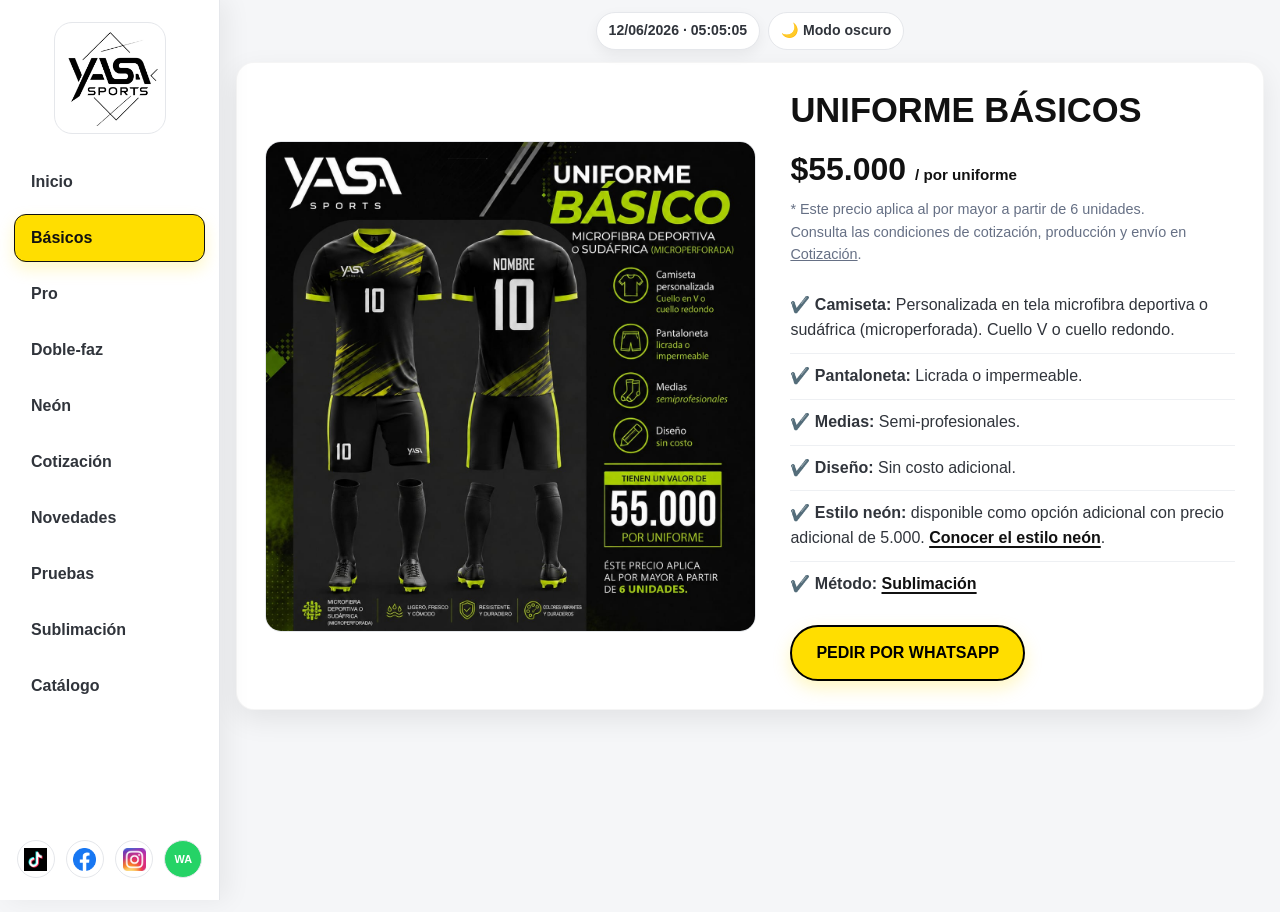
==== basicos.html @ 1bd434d0 "Import YASA Sports project files" ====
<!DOCTYPE html>
<html lang="es">
<head>
    <meta charset="UTF-8">
    <meta name="viewport" content="width=device-width, initial-scale=1.0">
    <meta name="description" content="Uniformes deportivos BÁSICOS de YASA SPORTS desde $55.000 por unidad, al por mayor a partir de 6 unidades.">
    <title>YASA SPORTS - BÁSICOS</title>
    <script src="tema.js"></script>
    <link rel="stylesheet" href="estilos.css">
</head>
<body>
<aside class="sidebar">
    <a class="sidebar-brand" href="index.html" aria-label="Ir al inicio de YASA SPORTS">
        <img src="logo-yasa.jpeg" alt="YASA SPORTS">
    </a>
    <nav class="sidebar-nav" aria-label="Menú principal">
        <a href="index.html">Inicio</a>
        <a class="active" href="basicos.html" aria-current="page">Básicos</a>
        <a href="pro.html">Pro</a>
        <a href="doble-faz.html">Doble-faz</a>
        <a href="neon.html">Neón</a>
        <a href="cotizacion.html">Cotización</a>
        <a href="novedades.html">Novedades</a>
        <a href="pruebas.html">Pruebas</a>
        <a href="sublimacion.html">Sublimación</a>
        <a href="catalogo.html">Catálogo</a>
    </nav>
    <div class="sidebar-social" aria-label="Redes sociales">
        <a href="https://www.tiktok.com/@yasa.sports" target="_blank" rel="noopener noreferrer" aria-label="TikTok"><img src="tiktok.jpeg" alt="TikTok"></a>
        <a href="https://web.facebook.com/amfuniformes?locale=es_LA" target="_blank" rel="noopener noreferrer" aria-label="Facebook"><img src="facebook.jpeg" alt="Facebook"></a>
        <a href="https://www.instagram.com/sportsyasa/" target="_blank" rel="noopener noreferrer" aria-label="Instagram"><img src="instagram.jpeg" alt="Instagram"></a>
        <a class="sidebar-whatsapp" href="https://wa.me/573238382435" target="_blank" rel="noopener noreferrer" aria-label="WhatsApp">WA</a>
    </div>
</aside>

<div class="site-content">
<div class="page-tools">
    <div class="local-clock" aria-live="polite">
        <span id="hora-local">Cargando hora...</span>
    </div>
    <button class="theme-toggle" id="theme-toggle" type="button" aria-pressed="false">🌙 Modo oscuro</button>
</div>


<main class="page">

    <section class="card product-layout">

        <div class="media-panel">
            <img src="basicos.jpeg"
                 alt="Uniforme deportivo BÁSICOS personalizado de YASA SPORTS"
                 class="product-photo"
                 width="560"
                 height="620"
                 decoding="async"
                 fetchpriority="high">
        </div>

        <div class="product-info">
            <h1>UNIFORME BÁSICOS</h1>

            <div class="price">$55.000 <small>/ por uniforme</small></div>

            <div class="note">
                * Este precio aplica al por mayor a partir de 6 unidades.
                <br>Consulta las condiciones de cotización, producción y envío en <a href="cotizacion.html">Cotización</a>.
            </div>

            <ul class="feature-list">
                <li>✔️ <strong>Camiseta:</strong> Personalizada en tela microfibra deportiva o sudáfrica (microperforada). Cuello V o cuello redondo.</li>
                <li>✔️ <strong>Pantaloneta:</strong> Licrada o impermeable.</li>
                <li>✔️ <strong>Medias:</strong> Semi-profesionales.</li>
                <li>✔️ <strong>Diseño:</strong> Sin costo adicional.</li>
                <li>✔️ <strong>Estilo neón:</strong> disponible como opción adicional con precio adicional de 5.000. <a href="neon.html">Conocer el estilo neón</a>.</li>
                <li>✔️ <strong>Método:</strong> <a href="sublimacion.html">Sublimación</a></li>
            </ul>

            <a href="https://wa.me/573238382435/?text=Hola%20YASA%20Sports%2C%20quiero%20solicitar%20información%20sobre%20el%20Uniforme%20BÁSICOS"
               target="_blank" rel="noopener noreferrer" class="btn-whatsapp">
                PEDIR POR WHATSAPP
            </a>
        </div>

    </section>

</main>


<script>
function actualizarHoraLocal() {
    const reloj = document.getElementById("hora-local");
    if (!reloj) return;

    const ahora = new Date();

    const hora = ahora.toLocaleTimeString([], {
        hour: "2-digit",
        minute: "2-digit",
        second: "2-digit",
        hour12: false
    });

    const fecha = ahora.toLocaleDateString([], {
        day: "2-digit",
        month: "2-digit",
        year: "numeric"
    });

    reloj.textContent = `${fecha} · ${hora}`;
}

actualizarHoraLocal();
setInterval(actualizarHoraLocal, 1000);
</script>
 </div>
</body>
</html>
---- estilos.css ----
/* ESTILOS GENERALES YASA SPORTS - RESPONSIVE */
:root{
    --amarillo:#FFDE00;
    --negro:#111111;
    --texto:#30343b;
    --suave:#667085;
    --fondo:#f5f6f8;
    --blanco:#ffffff;
    --borde:#e5e7eb;
    --sombra:0 10px 28px rgba(17,17,17,.08);
    --media-bg:#fafafa;
    --max:1180px;
}

:root[data-theme="dark"]{
    --negro:#f8fafc;
    --texto:#e5e7eb;
    --suave:#aab4c3;
    --fondo:#101318;
    --blanco:#1b2028;
    --borde:#343b46;
    --sombra:0 10px 28px rgba(0,0,0,.35);
    --media-bg:#11151b;
}

*{box-sizing:border-box}
html{scroll-behavior:smooth}

body{
    margin:0;
    font-family:Arial,Helvetica,sans-serif;
    background:var(--fondo);
    color:var(--texto);
    line-height:1.55;
}

a{color:inherit}
img,video{display:block;max-width:100%}

.page{
    width:min(calc(100% - 32px),var(--max));
    margin:0 auto;
}

.card{
    background:var(--blanco);
    border-radius:18px;
    box-shadow:var(--sombra);
    border:1px solid rgba(17,17,17,.04);
}

.page-tools{
    display:flex;
    align-items:center;
    justify-content:center;
    flex-wrap:wrap;
    gap:8px;
    width:min(calc(100% - 32px),var(--max));
    margin:12px auto;
}

.page-tools .local-clock{
    margin:0;
}

.theme-toggle{
    display:inline-flex;
    align-items:center;
    justify-content:center;
    min-height:38px;
    padding:7px 12px;
    border:1px solid var(--borde);
    border-radius:999px;
    background:var(--blanco);
    color:var(--texto);
    font:inherit;
    font-size:.88rem;
    font-weight:700;
    cursor:pointer;
    transition:.2s ease;
}

.theme-toggle:hover{
    transform:translateY(-1px);
    box-shadow:0 5px 14px rgba(17,17,17,.1);
}

.theme-toggle:focus-visible{
    outline:3px solid var(--amarillo);
    outline-offset:2px;
}

/* ENCABEZADO */
.site-header{
    padding:28px 0 16px;
    text-align:center;
}

.logo-principal{
    width:190px;
    height:190px;
    max-width:70vw;
    margin:0 auto 18px;
    object-fit:contain;
    border-radius:18px;
    background:#fff;
}

.social-row{
    display:flex;
    align-items:center;
    justify-content:center;
    flex-wrap:wrap;
    gap:12px;
}

.social-link{
    width:58px;
    height:58px;
    display:inline-flex;
    align-items:center;
    justify-content:center;
    border-radius:50%;
    background:#fff;
    border:1px solid var(--borde);
    box-shadow:0 6px 16px rgba(17,17,17,.07);
    transition:.2s ease;
}

.social-link:hover{
    transform:translateY(-2px);
    box-shadow:0 10px 20px rgba(17,17,17,.11);
}

.social-link img{
    width:34px;
    height:34px;
    object-fit:contain;
}

.btn-yellow,
.btn-whatsapp,
.btn-back,
.btn-download{
    display:inline-flex;
    align-items:center;
    justify-content:center;
    text-align:center;
    text-decoration:none;
    font-weight:800;
    transition:.2s ease;
}

.btn-yellow,
.btn-whatsapp{
    background:var(--amarillo);
    color:#000;
    border:2px solid #000;
    border-radius:999px;
    box-shadow:0 7px 17px rgba(255,222,0,.25);
}

.btn-yellow{
    padding:12px 22px;
    font-size:.95rem;
}

.btn-whatsapp{
    padding:14px 24px;
    font-size:1rem;
}

.btn-yellow:hover,
.btn-whatsapp:hover{
    transform:translateY(-2px);
    box-shadow:0 11px 22px rgba(255,222,0,.3);
}

/* Botón pequeño de regreso: NO se convierte en botón de ancho completo */
.btn-back{
    width:max-content;
    margin:0 0 22px;
    padding:9px 15px;
    border-radius:999px;
    background:#eceef1;
    border:1px solid #dde1e6;
    color:#222;
    font-size:.92rem;
}

.btn-back:hover{
    background:#e3e6ea;
    transform:translateY(-1px);
}

.hero-text{
    max-width:820px;
    margin:12px auto 28px;
    text-align:center;
    color:var(--suave);
    font-size:1.05rem;
}

.hero-title{
    max-width:820px;
    margin:12px auto 8px;
    text-align:center;
    color:var(--negro);
    font-size:clamp(1.5rem,3vw,2.2rem);
    line-height:1.2;
}

/* INICIO */
.simple-section{
    padding:26px;
    margin-bottom:24px;
}

.simple-section h2{
    margin:0 0 10px;
    font-size:1.35rem;
    color:var(--negro);
}

.simple-section p{
    margin:0;
    color:var(--texto);
}

.products-grid{
    display:grid;
    grid-template-columns:repeat(4,minmax(0,1fr));
    gap:22px;
    margin-bottom:26px;
}

.product-card{
    padding:22px;
    min-width:0;
}

.product-card h2{
    margin:0 0 10px;
    font-size:1.25rem;
    color:var(--negro);
}

.product-card p{
    margin:0;
    color:var(--texto);
    font-size:.96rem;
}

.product-visual{
    position:relative;
    display:flex;
    min-height:184px;
    flex-direction:column;
    justify-content:space-between;
    gap:10px;
    margin-top:16px;
    padding:14px;
    overflow:hidden;
    border:1px solid var(--borde);
    border-radius:17px;
    text-decoration:none;
    transition:transform .2s ease,box-shadow .2s ease;
}

.product-visual-pro{
    border-color:#8c774c;
    background:
        radial-gradient(circle at 85% 12%,rgba(220,190,115,.22),transparent 34%),
        linear-gradient(145deg,#191a1d,#292a2b 62%,#34302a);
    color:#f5e8c7;
}

.product-visual-basic{
    border-color:#c9ddd9;
    background:
        linear-gradient(135deg,rgba(255,255,255,.82),rgba(237,246,244,.92)),
        repeating-linear-gradient(135deg,transparent 0 14px,rgba(68,125,116,.06) 14px 15px);
    color:#244b46;
}

.product-visual-double{
    border-color:#ccd2e3;
    background:linear-gradient(112deg,#eef2f8 0 49.5%,#e8eaf3 50.5% 100%);
    color:#333c5a;
}

.product-visual-motif{
    position:relative;
    display:flex;
    flex:1;
    align-items:center;
    justify-content:center;
}

.product-motif-pro{
    color:#f5e8c7;
    font-size:clamp(2.4rem,4vw,3.8rem);
    font-weight:900;
    letter-spacing:.2em;
    text-shadow:0 0 12px rgba(220,190,115,.55),2px 3px 0 rgba(0,0,0,.4);
}

.product-motif-basic{
    color:#244b46;
    font-size:clamp(1.65rem,2.4vw,2.3rem);
    font-weight:900;
    letter-spacing:.16em;
}

.product-motif-double{
    gap:8px;
}

.product-motif-double span{
    display:inline-flex;
    width:42%;
    min-height:66px;
    align-items:center;
    justify-content:center;
    padding:8px;
    border:1px solid rgba(51,60,90,.22);
    border-radius:12px;
    background:rgba(255,255,255,.78);
    color:#333c5a;
    font-size:.8rem;
    font-weight:900;
    letter-spacing:.08em;
}

.product-motif-double span:first-child{
    transform:rotate(-5deg);
}

.product-motif-double span:last-child{
    transform:rotate(5deg);
}

.product-visual-label{
    position:relative;
    display:inline-flex;
    align-items:center;
    min-height:25px;
    padding:4px 9px;
    border-radius:999px;
    background:rgba(255,255,255,.82);
    color:#252525;
    font-size:.66rem;
    font-weight:900;
    letter-spacing:.09em;
}

.product-visual-pro .product-visual-label{
    background:#d8bd7d;
    color:#211c10;
}

.product-visual-basic .product-visual-label{
    background:#d2e6df;
    color:#244b46;
}

.product-visual-double .product-visual-label{
    background:#dce1ef;
    color:#333c5a;
}

.product-visual-caption{
    display:block;
    padding:10px 3px 2px;
    font-size:.75rem;
    font-weight:800;
    letter-spacing:.04em;
    text-align:center;
    text-transform:uppercase;
}

.product-visual:hover{
    transform:translateY(-3px);
    box-shadow:0 10px 22px rgba(17,17,17,.14);
}

.product-visual:focus-visible{
    outline:3px solid var(--amarillo);
    outline-offset:3px;
}

.action-row,
.bottom-actions{
    display:flex;
    justify-content:center;
    align-items:center;
    flex-wrap:wrap;
    gap:12px;
}

.action-row{margin-bottom:18px}
.bottom-actions{margin-bottom:24px}

/* PÁGINAS DE PRODUCTO */
.back-wrap{padding-top:24px}

.product-layout{
    display:grid;
    grid-template-columns:minmax(0,1.05fr) minmax(0,.95fr);
    gap:34px;
    align-items:center;
    padding:28px;
    margin-bottom:24px;
}

.media-panel{min-width:0}

.product-photo{
    width:100%;
    max-width:560px;
    max-height:620px;
    height:auto;
    margin:0 auto;
    object-fit:contain;
    border-radius:16px;
    background:var(--media-bg);
    border:1px solid var(--borde);
}

.product-video{
    width:100%;
    max-width:720px;
    max-height:620px;
    height:auto;
    margin:0 auto;
    object-fit:contain;
    border-radius:16px;
    background:#000;
}

.product-info{min-width:0}

.product-info h1{
    margin:0 0 14px;
    font-size:clamp(1.65rem,2.7vw,2.35rem);
    line-height:1.15;
    color:var(--negro);
}

.price{
    font-size:clamp(1.45rem,2.8vw,2rem);
    font-weight:900;
    color:var(--negro);
    margin-bottom:4px;
}

.price small{font-size:.95rem}

.note{
    font-size:.9rem;
    color:var(--suave);
    margin-bottom:18px;
}

.feature-list{
    list-style:none;
    padding:0;
    margin:0 0 18px;
}

.feature-list li{
    padding:10px 0;
    border-bottom:1px solid #eef0f3;
}

.feature-list li:last-child{border-bottom:0}

.feature-list a{
    color:var(--negro);
    font-weight:800;
    text-decoration-thickness:2px;
    text-underline-offset:3px;
}

.feature-list a:hover,
.feature-list a:focus-visible{
    color:#786800;
}

.product-actions{margin-top:8px}

/* SUBLIMACIÓN */
.description{
    margin:0 0 18px;
    color:var(--texto);
}

.media-fit{
    width:100%;
    max-width:720px;
    height:auto;
    margin:0 auto;
    border-radius:16px;
    background:#000;
}

/* PRUEBAS */
.tests-layout{
    padding:28px;
    margin-bottom:24px;
}

.tests-row{
    display:grid;
    grid-template-columns:minmax(0,1fr) minmax(0,1fr);
    gap:32px;
    align-items:start;
}

.tests-video{
    width:100%;
    max-height:560px;
    height:auto;
    object-fit:contain;
    border-radius:16px;
    background:#000;
}

.tests-info h1{
    margin:0 0 14px;
    font-size:clamp(1.55rem,2.5vw,2.2rem);
    line-height:1.15;
    color:var(--negro);
}

.tests-info p{color:var(--texto)}

.gallery-section{
    padding:28px;
    margin-bottom:24px;
}

.section-title{
    margin:0 0 18px;
    font-size:1.4rem;
    color:var(--negro);
}

.gallery-grid{
    display:grid;
    grid-template-columns:repeat(4,minmax(0,1fr));
    gap:16px;
}

.proof-image{
    display:grid;
    grid-template-columns:minmax(220px,.72fr) minmax(0,1.28fr);
    gap:24px;
    align-items:center;
    margin-bottom:24px;
}

.proof-image>img{
    width:100%;
    max-height:420px;
    object-fit:contain;
    border:1px solid var(--borde);
    border-radius:16px;
    background:var(--media-bg);
}

.proof-image .tests-info{
    min-width:0;
}

.gallery-grid img{
    width:100%;
    aspect-ratio:4/3;
    height:auto;
    object-fit:cover;
    border-radius:14px;
    border:1px solid var(--borde);
    background:var(--media-bg);
}

/* CATÁLOGO */
.catalog-card{
    padding:26px;
    margin-bottom:24px;
    text-align:center;
}

.catalog-card h1{
    margin:0 0 8px;
    font-size:clamp(1.7rem,3vw,2.3rem);
    color:var(--negro);
}

.catalog-card>p{
    margin:0 0 22px;
    color:var(--suave);
}

.catalog-item{margin-bottom:28px}
.catalog-item:last-child{margin-bottom:0}

.catalog-item h2{
    margin:0 0 10px;
    font-size:1.15rem;
    color:var(--negro);
}

.catalog-frame{
    width:100%;
    height:min(72vh,760px);
    min-height:520px;
    border:0;
    border-radius:14px;
    background:#eee;
}

.catalog-open{display:none}

.btn-download{
    margin-top:12px;
    padding:10px 18px;
    border-radius:999px;
    background:#eef0f2;
    border:1px solid #dfe3e8;
    color:#111;
    font-size:.92rem;
}

.btn-download:hover{
    background:#e5e8eb;
    transform:translateY(-1px);
}

.site-footer{
    text-align:center;
    color:var(--suave);
    font-size:.85rem;
    padding:4px 0 24px;
}

/* RESPONSIVE */
@media (max-width:980px){
    .products-grid{
        grid-template-columns:repeat(2,minmax(0,1fr));
    }

    .product-layout{
        grid-template-columns:1fr;
    }

    .tests-row{
        grid-template-columns:1fr;
    }

    .gallery-grid{
        grid-template-columns:repeat(2,minmax(0,1fr));
    }
}

@media (max-width:700px){
    .page{
        width:min(calc(100% - 20px),var(--max));
    }

    .site-header{padding-top:18px}

    .logo-principal{
        width:155px;
        height:155px;
    }

    .social-link{
        width:52px;
        height:52px;
    }

    .social-link img{
        width:30px;
        height:30px;
    }

    .hero-text{
        font-size:.96rem;
        margin:10px auto 22px;
    }

    .simple-section,
    .product-card,
    .product-layout,
    .tests-layout,
    .gallery-section,
    .catalog-card{
        padding:18px;
    }

    .products-grid{
        grid-template-columns:1fr;
        gap:16px;
    }

    .page-tools{
        width:calc(100% - 20px);
    }

    .action-row,
    .bottom-actions{
        flex-direction:column;
    }

    .btn-yellow{
        width:100%;
        max-width:420px;
    }

    .product-layout{gap:22px}

    .product-photo,
    .product-video,
    .tests-video{
        max-height:none;
    }

    .product-info h1,
    .tests-info h1{
        text-align:center;
    }

    .price{text-align:center}

    .btn-whatsapp{width:100%}

    .gallery-grid{
        grid-template-columns:1fr;
    }

    .proof-image{
        grid-template-columns:1fr;
        gap:14px;
    }

    .catalog-frame{
        display:none;
    }

    .catalog-open,
    .btn-download{
        display:inline-flex;
        width:100%;
        max-width:420px;
        margin:8px auto 0;
    }

    /* Sigue siendo pequeño; NO ocupa todo el ancho */
    .btn-back{
        width:max-content;
        max-width:100%;
    }
}

@media (max-width:420px){
    .page{
        width:calc(100% - 16px);
    }

    .social-row{gap:8px}

    .social-link{
        width:48px;
        height:48px;
    }

    .social-link img{
        width:27px;
        height:27px;
    }

    .btn-back{
        font-size:.88rem;
        padding:8px 13px;
    }
}


/* RELOJ: hora local del dispositivo del usuario */
.local-clock{
    display:flex;
    justify-content:center;
    align-items:center;
    margin:0 auto 12px;
    color:var(--texto);
    font-size:.88rem;
    font-weight:700;
}

.local-clock span{
    display:inline-flex;
    align-items:center;
    justify-content:center;
    padding:7px 12px;
    border-radius:999px;
    background:var(--blanco);
    border:1px solid var(--borde);
    box-shadow:0 5px 14px rgba(17,17,17,.06);
}

:root[data-theme="dark"] .card{
    border-color:#2b313c;
}

:root[data-theme="dark"] .btn-back{
    background:#282f39;
    border-color:#404855;
    color:#f1f5f9;
}

:root[data-theme="dark"] .btn-back:hover{
    background:#343d49;
}

:root[data-theme="dark"] .feature-list a:hover,
:root[data-theme="dark"] .feature-list a:focus-visible{
    color:#ffe34d;
}

:root[data-theme="dark"] .feature-list li{
    border-color:#303844;
}

:root[data-theme="dark"] .gallery-grid img{
    background:var(--media-bg);
}

:root[data-theme="dark"] .btn-download{
    background:#282f39;
    border-color:#404855;
    color:#f1f5f9;
}

:root[data-theme="dark"] .btn-download:hover{
    background:#343d49;
}

:root[data-theme="dark"] .catalog-frame{
    background:#11151b;
}

.neon-promo{
    position:relative;
    isolation:isolate;
    display:flex;
    min-height:174px;
    flex-direction:column;
    justify-content:space-between;
    gap:12px;
    margin-top:16px;
    padding:18px;
    overflow:hidden;
    border:1px solid rgba(208,255,0,.48);
    border-radius:14px;
    background:
        radial-gradient(circle at 84% 18%,rgba(208,255,0,.16),transparent 35%),
        linear-gradient(135deg,#10130b,#171b15 58%,#20251c);
    color:#f8fafc;
    text-decoration:none;
    box-shadow:0 8px 24px rgba(17,17,17,.22),inset 0 0 22px rgba(208,255,0,.05);
    transition:transform .2s ease,box-shadow .2s ease;
}

.neon-promo::before{
    position:absolute;
    z-index:-1;
    top:-34px;
    right:-26px;
    width:140px;
    height:140px;
    border:1px solid rgba(208,255,0,.5);
    border-radius:50%;
    box-shadow:0 0 24px rgba(208,255,0,.2),inset 0 0 24px rgba(208,255,0,.12);
    content:"";
}

.neon-promo:hover,
.neon-promo:focus-visible{
    transform:translateY(-3px);
    box-shadow:0 12px 28px rgba(17,17,17,.28),0 0 20px rgba(208,255,0,.18);
}

.neon-promo:focus-visible{
    outline:3px solid var(--amarillo);
    outline-offset:3px;
}

:root[data-theme="dark"] .product-visual-basic{
    border-color:#425755;
    background:linear-gradient(135deg,#1d2b2b,#202830);
    color:#d5ede6;
}

:root[data-theme="dark"] .product-motif-basic{
    color:#d5ede6;
}

:root[data-theme="dark"] .product-visual-basic .product-visual-label{
    background:#28413b;
    color:#d8f4ec;
}

:root[data-theme="dark"] .product-visual-double{
    border-color:#535875;
    background:linear-gradient(112deg,#202a3a 0 49.5%,#30283d 50.5% 100%);
    color:#e0e5f6;
}

:root[data-theme="dark"] .product-visual-double .product-visual-label{
    background:#2c3248;
    color:#e0e5f6;
}

:root[data-theme="dark"] .product-motif-double span{
    border-color:#59617d;
    background:rgba(20,24,32,.8);
    color:#e0e5f6;
}

.neon-promo-label{
    width:max-content;
    padding:4px 9px;
    border:1px solid rgba(208,255,0,.5);
    border-radius:999px;
    color:#d0ff00;
    font-size:.72rem;
    font-weight:900;
    letter-spacing:.12em;
}

.neon-promo-title{
    color:#f5ffd0;
    font-size:clamp(1.8rem,2.5vw,2.4rem);
    font-weight:900;
    line-height:1;
    letter-spacing:.08em;
    text-shadow:0 0 8px rgba(208,255,0,.65),0 0 22px rgba(208,255,0,.3);
}

.neon-promo-title strong{
    color:#d0ff00;
}

.neon-promo-cta{
    display:flex;
    align-items:center;
    justify-content:space-between;
    color:#fff;
    font-size:.78rem;
    font-weight:800;
    letter-spacing:.06em;
}

.neon-color-options{
    display:grid;
    grid-template-columns:repeat(2,minmax(0,1fr));
    gap:14px;
    margin:18px 0 22px;
}

.neon-color-option{
    padding:18px 12px;
    border-radius:14px;
    border:1px solid var(--borde);
    background:var(--fondo);
    color:var(--negro);
    font-weight:900;
    text-align:center;
}

.neon-color-option strong{
    display:block;
    font-size:1.15rem;
}

.neon-color-option span{
    display:block;
    margin-top:4px;
    font-size:.82rem;
    font-weight:600;
}

:root[data-theme="dark"] .simple-section p,
:root[data-theme="dark"] .product-card p,
:root[data-theme="dark"] .description{
    color:#c3cad4;
}

/* MENÚ LATERAL */
.sidebar{
    position:fixed;
    z-index:100;
    inset:0 auto 0 0;
    width:220px;
    display:flex;
    flex-direction:column;
    align-items:center;
    padding:22px 14px;
    background:var(--blanco);
    border-right:1px solid var(--borde);
    box-shadow:8px 0 24px rgba(17,17,17,.06);
}

.sidebar-brand{
    display:flex;
    width:112px;
    height:112px;
    align-items:center;
    justify-content:center;
    margin-bottom:24px;
    border-radius:18px;
    background:#fff;
    border:1px solid var(--borde);
}

.sidebar-brand img{
    width:96px;
    height:96px;
    object-fit:contain;
}

.sidebar-nav{
    width:100%;
    display:flex;
    flex-direction:column;
    gap:8px;
}

.sidebar-nav a{
    display:flex;
    min-height:48px;
    align-items:center;
    justify-content:flex-start;
    padding:10px 16px;
    border:1px solid transparent;
    border-radius:12px;
    color:var(--texto);
    font-weight:800;
    text-decoration:none;
    transition:.2s ease;
}

.sidebar-nav a:hover,
.sidebar-nav a:focus-visible{
    background:var(--fondo);
    border-color:var(--borde);
    transform:translateX(3px);
}

.sidebar-nav a.active{
    background:var(--amarillo);
    border-color:#111;
    color:#111;
    box-shadow:0 7px 16px rgba(255,222,0,.22);
}

.sidebar-nav a:focus-visible{
    outline:3px solid var(--amarillo);
    outline-offset:2px;
}

.sidebar-social{
    width:100%;
    display:grid;
    grid-template-columns:repeat(4,minmax(0,1fr));
    gap:6px;
    margin-top:auto;
    padding-top:14px;
}

.sidebar-social a{
    display:flex;
    width:38px;
    height:38px;
    align-items:center;
    justify-content:center;
    justify-self:center;
    border:1px solid var(--borde);
    border-radius:50%;
    background:var(--blanco);
    text-decoration:none;
    transition:.2s ease;
}

.sidebar-social a:hover{
    transform:translateY(-2px);
    border-color:var(--amarillo);
}

.sidebar-social img{
    width:23px;
    height:23px;
    object-fit:contain;
}

.sidebar-whatsapp{
    background:#25D366!important;
    color:#fff;
    font-size:.68rem;
    font-weight:900;
}

.site-content{
    min-height:100vh;
    margin-left:220px;
}

@media (max-width:980px){
    .sidebar{
        position:sticky;
        top:0;
        width:100%;
        height:auto;
        flex-direction:row;
        align-items:center;
        gap:12px;
        padding:8px 12px;
        border-right:0;
        border-bottom:1px solid var(--borde);
    }

    .sidebar-brand{
        width:58px;
        height:58px;
        flex:0 0 58px;
        margin:0;
        border-radius:12px;
    }

    .sidebar-brand img{
        width:50px;
        height:50px;
    }

    .sidebar-nav{
        min-width:0;
        flex:1;
        flex-direction:row;
        justify-content:flex-end;
        gap:6px;
        overflow-x:auto;
        overscroll-behavior-inline:contain;
        scrollbar-width:none;
    }

    .sidebar-nav::-webkit-scrollbar{display:none}

    .sidebar-nav a{
        min-height:42px;
        flex:0 0 auto;
        justify-content:center;
        padding:8px 12px;
        white-space:nowrap;
    }

    .sidebar-nav a:hover,
    .sidebar-nav a:focus-visible{
        transform:none;
    }

    .site-content{
        margin-left:0;
    }
}

@media (max-width:700px){
    .sidebar{
        position:fixed;
        inset:auto 0 0;
        z-index:1000;
        display:block;
        width:100%;
        height:auto;
        min-height:162px;
        padding:7px 6px calc(7px + env(safe-area-inset-bottom));
        border-right:0;
        border-top:1px solid var(--borde);
        border-bottom:0;
        box-shadow:0 -8px 24px rgba(17,17,17,.12);
    }

    .sidebar-brand{
        display:none;
    }

    .sidebar-social{
        display:none;
    }

    .sidebar-nav{
        display:grid;
        width:100%;
        grid-template-columns:repeat(4,minmax(0,1fr));
        gap:5px;
        overflow:visible;
    }

    .sidebar-nav a{
        min-height:46px;
        height:46px;
        justify-content:center;
        padding:5px 3px;
        border-radius:9px;
        font-size:.72rem;
        line-height:1.05;
        text-align:center;
        white-space:normal;
    }

    .sidebar-nav a.active{
        box-shadow:0 4px 10px rgba(255,222,0,.18);
    }

    .site-content{
        min-height:100vh;
        padding-bottom:174px;
    }

    .page-tools{
        justify-content:space-between;
        margin:8px auto;
    }

    .page-tools .local-clock{
        max-width:68%;
    }

    .local-clock span{
        max-width:100%;
        font-size:.76rem;
        white-space:normal;
        line-height:1.2;
    }

    .theme-toggle{
        min-height:36px;
        padding:6px 9px;
        font-size:.78rem;
        white-space:nowrap;
    }

    .product-layout,
    .tests-layout,
    .gallery-section,
    .catalog-card,
    .home-services,
    .home-process,
    .home-contact{
        border-radius:15px;
    }
}

/* INICIO PROFESIONAL */
.home-hero{
    display:grid;
    grid-template-columns:minmax(0,1.55fr) minmax(220px,.45fr);
    gap:30px;
    align-items:center;
    min-height:430px;
    margin:28px 0 20px;
    padding:54px;
    overflow:hidden;
    border:1px solid #262a31;
    border-radius:22px;
    background:
        radial-gradient(circle at 85% 20%,rgba(255,222,0,.16),transparent 24%),
        linear-gradient(135deg,#171a1f,#242932);
    box-shadow:0 18px 36px rgba(17,17,17,.16);
    color:#fff;
}

.home-eyebrow{
    display:block;
    margin-bottom:10px;
    color:#b8a10b;
    font-size:.78rem;
    font-weight:900;
    letter-spacing:.15em;
}

.home-hero-copy h1{
    max-width:720px;
    margin:0 0 18px;
    font-size:clamp(2.2rem,5vw,4.6rem);
    line-height:.98;
    letter-spacing:-.045em;
    animation:home-enter .5s ease-out both;
}

.home-hero-copy p{
    max-width:650px;
    margin:0 0 28px;
    color:#d9dde5;
    font-size:1.08rem;
}

.home-hero-copy .location-note{
    margin:-16px 0 24px;
    color:#f0d95c;
    font-size:.95rem;
    font-weight:700;
}

.home-hero-actions{
    display:flex;
    flex-wrap:wrap;
    gap:12px;
}

.shipping-note{
    margin:12px 0 0;
    color:#d9dde5;
    font-size:.88rem;
}

@keyframes home-enter{
    from{opacity:0;transform:translateY(12px)}
    to{opacity:1;transform:translateY(0)}
}

.btn-ghost,
.text-link{
    display:inline-flex;
    align-items:center;
    justify-content:center;
    border-radius:999px;
    font-weight:900;
    text-decoration:none;
}

.btn-ghost{
    min-height:48px;
    padding:12px 22px;
    border:1px solid #626977;
    color:#fff;
}

.btn-ghost:hover{
    border-color:var(--amarillo);
    color:var(--amarillo);
}

.home-hero-badge{
    display:flex;
    width:220px;
    height:220px;
    flex-direction:column;
    align-items:center;
    justify-content:center;
    justify-self:center;
    border:1px solid rgba(255,222,0,.55);
    border-radius:50%;
    background:rgba(255,222,0,.06);
    box-shadow:0 0 60px rgba(255,222,0,.12),inset 0 0 35px rgba(255,222,0,.05);
    text-align:center;
    animation:home-enter .65s .08s ease-out both;
}

.home-hero-badge span{
    font-size:2.3rem;
    font-weight:900;
    letter-spacing:.06em;
}

.home-hero-badge strong{
    color:var(--amarillo);
    font-size:1.15rem;
    letter-spacing:.22em;
}

.home-hero-badge small{
    margin-top:8px;
    color:#d9dde5;
}

.home-stats{
    display:grid;
    grid-template-columns:repeat(3,minmax(0,1fr));
    gap:16px;
    margin-bottom:20px;
}

.home-stat{
    display:flex;
    align-items:center;
    gap:14px;
    min-height:112px;
    padding:20px;
    transition:transform .2s ease,box-shadow .2s ease;
}

.home-stat strong{
    color:var(--negro);
    font-size:2rem;
    white-space:nowrap;
}

.home-stat span{
    color:var(--suave);
    font-size:.9rem;
}

.home-services,
.home-process{
    margin-bottom:20px;
    padding:38px;
    border:1px solid var(--borde);
    border-radius:22px;
    background:var(--blanco);
}

.news-section{
    margin-top:28px;
}

.news-section h1{
    margin:0;
    color:var(--negro);
    font-size:clamp(1.8rem,4vw,2.7rem);
    line-height:1.1;
}

.news-intro{
    margin:10px 0 0;
    color:var(--suave);
}

.news-grid{
    display:grid;
    grid-template-columns:repeat(2,minmax(0,1fr));
    gap:16px;
}

.news-card{
    display:flex;
    flex-direction:column;
    align-items:flex-start;
    min-height:280px;
    padding:24px;
    border-top:3px solid var(--amarillo);
}

.news-card-neon{
    border-top-color:#cfff00;
}

.news-card-meta{
    display:flex;
    width:100%;
    align-items:center;
    justify-content:space-between;
    flex-wrap:wrap;
    gap:8px;
    color:var(--suave);
    font-size:.78rem;
    font-weight:700;
}

.news-label{
    padding:5px 10px;
    border-radius:999px;
    background:var(--fondo);
    color:var(--negro);
    font-weight:900;
}

.news-card h2{
    margin:20px 0 10px;
    color:var(--negro);
    font-size:1.35rem;
    line-height:1.2;
}

.news-card p{
    margin:0 0 12px;
    color:var(--suave);
}

.news-card .btn-whatsapp{
    margin-top:auto;
    font-size:.82rem;
}

.news-card-link{
    margin-top:auto;
    color:var(--negro);
    font-weight:900;
    text-underline-offset:4px;
}

.home-section-heading{
    display:flex;
    align-items:flex-end;
    justify-content:space-between;
    gap:20px;
    margin-bottom:24px;
}

.home-section-heading h2,
.home-contact h2{
    margin:0;
    color:var(--negro);
    font-size:clamp(1.55rem,3vw,2.35rem);
    line-height:1.1;
}

.text-link{
    flex:0 0 auto;
    color:var(--negro);
    border-bottom:2px solid var(--amarillo);
}

.home-services-grid,
.home-process-grid{
    display:grid;
    grid-template-columns:repeat(4,minmax(0,1fr));
    gap:14px;
}

.home-service-card,
.home-process article{
    min-height:220px;
    padding:22px;
}

.home-service-card{
    position:relative;
    display:flex;
    flex-direction:column;
    border-left:3px solid var(--amarillo);
    transition:transform .2s ease,box-shadow .2s ease;
}

.home-service-neon{
    border-left-color:#cfff00;
}

@media (hover:hover){
    .home-stat:hover,
    .home-service-card:hover{
        transform:translateY(-3px);
        box-shadow:0 12px 26px rgba(17,17,17,.12);
    }
}

.home-service-number{
    color:var(--suave);
    font-size:.78rem;
    font-weight:900;
    letter-spacing:.12em;
}

.home-service-card h3,
.home-process h3{
    margin:18px 0 8px;
    color:var(--negro);
    font-size:1.25rem;
}

.home-service-card p,
.home-process p{
    flex:1;
    margin:0 0 16px;
    color:var(--suave);
    font-size:.92rem;
}

.home-service-card a{
    color:var(--negro);
    font-size:.88rem;
    font-weight:900;
    text-decoration-thickness:2px;
    text-underline-offset:4px;
}

.home-process-grid article{
    position:relative;
    border:1px solid var(--borde);
    border-radius:16px;
    background:var(--fondo);
}

.home-process-grid article>span{
    display:inline-flex;
    width:34px;
    height:34px;
    align-items:center;
    justify-content:center;
    border-radius:50%;
    background:var(--amarillo);
    color:#111;
    font-weight:900;
}

.home-contact{
    display:flex;
    align-items:center;
    justify-content:space-between;
    gap:24px;
    margin-bottom:24px;
    padding:38px;
    border-radius:22px;
    background:var(--amarillo);
    color:#111;
}

.home-contact .home-eyebrow{
    color:#4f4700;
}

.home-contact h2{
    color:#111;
}

.home-contact .btn-whatsapp{
    flex:0 0 auto;
    background:#111;
    border-color:#111;
    color:#fff;
    box-shadow:none;
}

.home-social{
    display:flex;
    align-items:center;
    justify-content:space-between;
    gap:28px;
    margin-bottom:20px;
    padding:38px;
    border:1px solid var(--borde);
    border-radius:22px;
    background:var(--blanco);
}

.home-social-copy{
    max-width:690px;
}

.home-social h2{
    margin:0 0 10px;
    color:var(--negro);
    font-size:clamp(1.55rem,3vw,2.35rem);
}

.home-social p{
    margin:0;
    color:var(--suave);
}

.home-social-actions{
    display:flex;
    flex:0 0 auto;
    align-items:center;
    gap:10px;
}

.social-link-tiktok{
    width:48px;
    height:48px;
}

.social-link-tiktok img{
    width:28px;
    height:28px;
}

.btn-ghost-dark{
    min-height:48px;
    border-color:var(--borde);
    color:var(--negro);
}

.btn-ghost-dark:hover{
    border-color:var(--negro);
    color:var(--negro);
}

.proof-topics{
    padding:28px;
    margin-bottom:24px;
}

.proof-topic-grid{
    display:grid;
    grid-template-columns:repeat(2,minmax(0,1fr));
    gap:14px;
}

.proof-topic-grid .tiktok-embed{
    width:100%!important;
    max-width:100%!important;
    min-width:0!important;
    margin:0!important;
}

.proof-topic-grid article{
    min-height:170px;
    padding:20px;
    border:1px solid var(--borde);
    border-radius:16px;
    background:var(--fondo);
}

.proof-topic-grid article>span{
    color:var(--suave);
    font-size:.76rem;
    font-weight:900;
}

.proof-topic-grid h3{
    margin:14px 0 8px;
    color:var(--negro);
}

.proof-topic-grid p{
    margin:0;
    color:var(--suave);
}

:root[data-theme="dark"] .home-hero{
    border-color:#343b46;
}

:root[data-theme="dark"] .home-eyebrow,
:root[data-theme="dark"] .text-link,
:root[data-theme="dark"] .home-service-card a{
    color:#ffe34d;
}

:root[data-theme="dark"] .home-stat span,
:root[data-theme="dark"] .home-service-card p,
:root[data-theme="dark"] .home-process p,
:root[data-theme="dark"] .news-intro,
:root[data-theme="dark"] .news-card p,
:root[data-theme="dark"] .news-card-meta{
    color:#b8c0cb;
}

:root[data-theme="dark"] .news-card-link{
    color:#ffe34d;
}

@media (max-width:980px){
    .home-hero{
        grid-template-columns:1fr 180px;
        padding:36px;
    }

    .home-hero-badge{
        width:180px;
        height:180px;
    }

    .home-services-grid,
    .home-process-grid,
    .news-grid{
        grid-template-columns:repeat(2,minmax(0,1fr));
    }
}

@media (max-width:700px){
    .home-hero{
        grid-template-columns:1fr;
        min-height:auto;
        padding:28px 22px;
    }

    .home-hero-copy h1{
        font-size:2.35rem;
    }

    .home-hero-badge{
        display:none;
    }

    .home-hero-actions,
    .home-contact,
    .home-section-heading{
        align-items:stretch;
        flex-direction:column;
    }

    .home-hero-actions>a{
        width:100%;
    }

    .home-stats,
    .home-services-grid,
    .home-process-grid,
    .news-grid,
    .proof-topic-grid{
        grid-template-columns:1fr;
    }

    .home-services,
    .home-process,
    .home-contact{
        padding:24px 18px;
    }

    .home-service-card,
    .home-process article{
        min-height:180px;
    }

    .home-contact .btn-whatsapp{
        width:100%;
    }

    .home-social,
    .home-social-actions{
        align-items:stretch;
        flex-direction:column;
    }

    .home-social-actions>a{
        width:100%;
    }

    .home-social-actions .social-link-tiktok{
        display:none;
    }
}

@media (prefers-reduced-motion:reduce){
    html{
        scroll-behavior:auto;
    }

    *,
    *::before,
    *::after{
        animation-duration:.01ms!important;
        animation-iteration-count:1!important;
        scroll-behavior:auto!important;
        transition-duration:.01ms!important;
    }
}
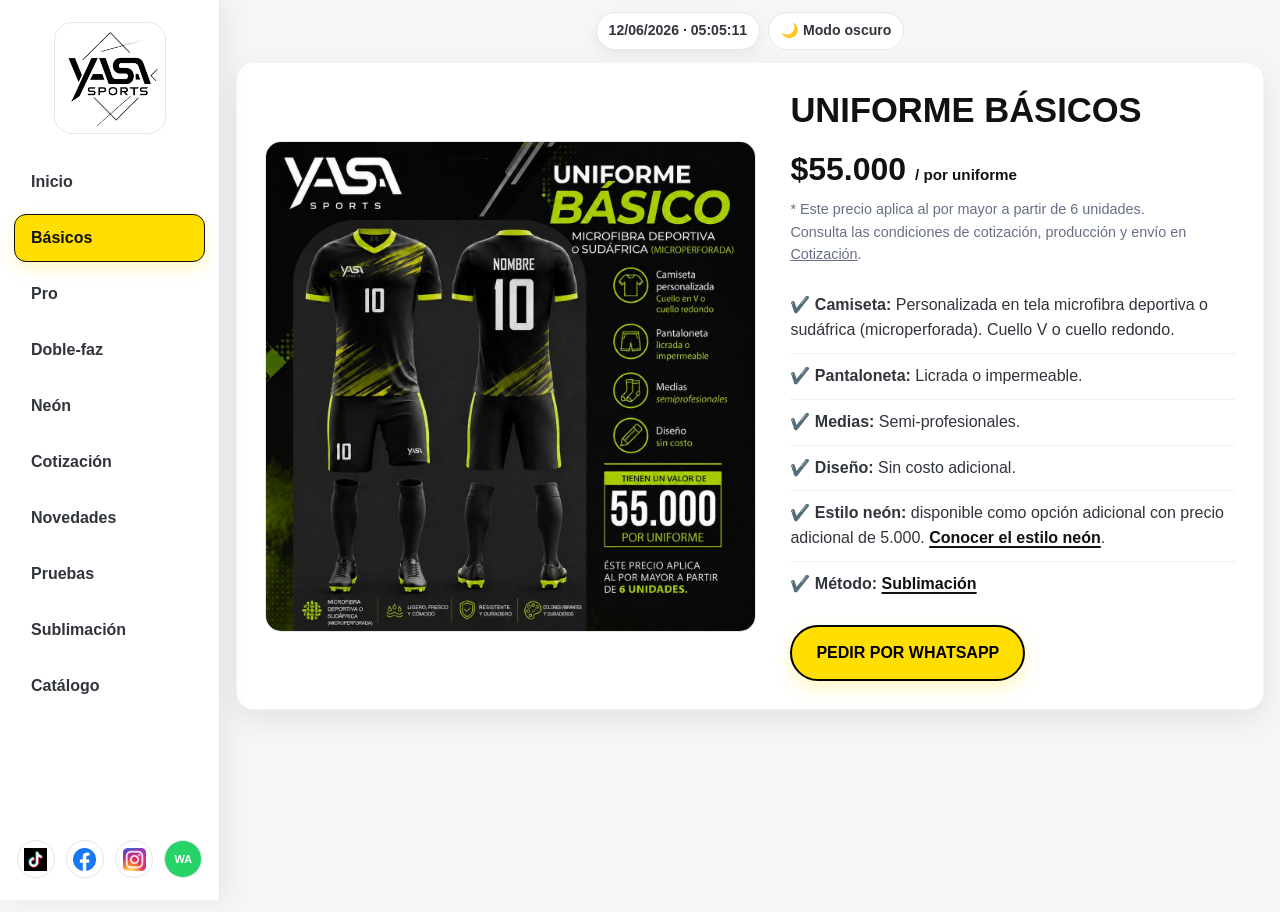
==== commit 852a20d7: "Cotizando..." ====
--- a/basicos.html
+++ b/basicos.html
@@ -33,7 +33,7 @@
     </div>
 </aside>
 
-<div class="site-content">
+<div class="site-content product-page">
 <div class="page-tools">
     <div class="local-clock" aria-live="polite">
         <span id="hora-local">Cargando hora...</span>
@@ -79,6 +79,11 @@
                target="_blank" rel="noopener noreferrer" class="btn-whatsapp">
                 PEDIR POR WHATSAPP
             </a>
+            <a href="https://wa.me/573238382435/?text=Hola%20YASA%20Sports%2C%20quiero%20cotizar%20el%20uniforme%20B%C3%A1sicos."
+               target="_blank" rel="noopener noreferrer" class="btn-whatsapp product-whatsapp-fixed"
+               aria-label="Cotizar el uniforme Básicos por WhatsApp">
+                COTIZAR POR WHATSAPP
+            </a>
         </div>
 
     </section>
--- a/estilos.css
+++ b/estilos.css
@@ -1006,6 +1006,7 @@
     flex-direction:column;
     align-items:center;
     padding:22px 14px;
+    overflow-y:auto;
     background:var(--blanco);
     border-right:1px solid var(--borde);
     box-shadow:8px 0 24px rgba(17,17,17,.06);
@@ -1113,64 +1114,6 @@
 .site-content{
     min-height:100vh;
     margin-left:220px;
-}
-
-@media (max-width:980px){
-    .sidebar{
-        position:sticky;
-        top:0;
-        width:100%;
-        height:auto;
-        flex-direction:row;
-        align-items:center;
-        gap:12px;
-        padding:8px 12px;
-        border-right:0;
-        border-bottom:1px solid var(--borde);
-    }
-
-    .sidebar-brand{
-        width:58px;
-        height:58px;
-        flex:0 0 58px;
-        margin:0;
-        border-radius:12px;
-    }
-
-    .sidebar-brand img{
-        width:50px;
-        height:50px;
-    }
-
-    .sidebar-nav{
-        min-width:0;
-        flex:1;
-        flex-direction:row;
-        justify-content:flex-end;
-        gap:6px;
-        overflow-x:auto;
-        overscroll-behavior-inline:contain;
-        scrollbar-width:none;
-    }
-
-    .sidebar-nav::-webkit-scrollbar{display:none}
-
-    .sidebar-nav a{
-        min-height:42px;
-        flex:0 0 auto;
-        justify-content:center;
-        padding:8px 12px;
-        white-space:nowrap;
-    }
-
-    .sidebar-nav a:hover,
-    .sidebar-nav a:focus-visible{
-        transform:none;
-    }
-
-    .site-content{
-        margin-left:0;
-    }
 }
 
 @media (max-width:700px){
@@ -1223,6 +1166,7 @@
 
     .site-content{
         min-height:100vh;
+        margin-left:0;
         padding-bottom:174px;
     }
 
@@ -1419,6 +1363,657 @@
     background:var(--blanco);
 }
 
+.home-comparator{
+    margin-bottom:20px;
+    padding:38px;
+    border:1px solid #111;
+    border-radius:22px;
+    background:
+        linear-gradient(135deg,rgba(255,222,0,.12),transparent 38%),
+        var(--blanco);
+}
+
+.line-finder{
+    margin:28px 0 20px;
+    padding:32px;
+    border:1px solid var(--borde);
+    border-radius:22px;
+    background:
+        linear-gradient(135deg,rgba(255,222,0,.12),transparent 40%),
+        var(--blanco);
+}
+
+.line-finder .home-section-heading{
+    margin-bottom:18px;
+}
+
+.line-finder .home-section-heading h2{
+    margin:0;
+    color:var(--negro);
+    font-size:clamp(1.45rem,3vw,2rem);
+}
+
+.line-finder-intro{
+    margin:8px 0 0;
+    color:var(--suave);
+}
+
+.line-finder-form{
+    display:grid;
+    grid-template-columns:minmax(0,.9fr) minmax(0,1.45fr) minmax(0,.9fr);
+    gap:14px;
+    align-items:end;
+}
+
+.line-finder-form>label,
+.finder-quantity-field>label{
+    display:grid;
+    gap:7px;
+    color:var(--negro);
+    font-size:.82rem;
+    font-weight:900;
+}
+
+.line-finder-form select{
+    width:100%;
+    min-height:52px;
+    padding:10px 12px;
+    border:1px solid var(--borde);
+    border-radius:12px;
+    background:var(--blanco);
+    color:var(--texto);
+    font:inherit;
+    font-size:.9rem;
+}
+
+.line-finder-form select:focus,
+.line-finder-form input:focus{
+    outline:3px solid rgba(255,222,0,.6);
+    outline-offset:2px;
+}
+
+.finder-quantity-field{
+    display:grid;
+    gap:7px;
+}
+
+.line-finder-submit,
+.line-finder-apply{
+    min-height:48px;
+    padding:10px 18px;
+    border:1px solid #111;
+    border-radius:999px;
+    background:var(--amarillo);
+    color:#111;
+    font:inherit;
+    font-size:.82rem;
+    font-weight:900;
+    cursor:pointer;
+    touch-action:manipulation;
+}
+
+.line-finder-submit{
+    grid-column:1/-1;
+}
+
+.line-finder-submit:hover,
+.line-finder-apply:hover{
+    background:#f2d200;
+}
+
+.line-finder-submit:focus-visible,
+.line-finder-apply:focus-visible{
+    outline:3px solid var(--negro);
+    outline-offset:3px;
+}
+
+.line-finder-result{
+    display:flex;
+    align-items:center;
+    justify-content:space-between;
+    gap:18px;
+    margin-top:18px;
+    padding:18px;
+    border-radius:16px;
+    background:#111;
+    color:#fff;
+}
+
+.line-finder-result[hidden]{
+    display:none;
+}
+
+.line-finder-result-label{
+    color:var(--amarillo);
+    font-size:.7rem;
+    font-weight:900;
+    letter-spacing:.12em;
+}
+
+.line-finder-result h3{
+    margin:5px 0;
+    color:#fff;
+    font-size:1.25rem;
+}
+
+.line-finder-result p{
+    margin:0;
+    color:#d4d8df;
+    font-size:.88rem;
+}
+
+.line-finder-apply{
+    flex:0 0 auto;
+}
+
+.quick-quote{
+    margin:28px 0 20px;
+    padding:38px;
+    border:1px solid #111;
+    border-radius:22px;
+    background:
+        radial-gradient(circle at 100% 0,rgba(255,222,0,.22),transparent 28%),
+        var(--blanco);
+}
+
+.quick-quote-grid{
+    display:grid;
+    grid-template-columns:minmax(280px,.75fr) minmax(320px,1.25fr);
+    gap:18px;
+    align-items:stretch;
+}
+
+.quick-quote-controls{
+    display:grid;
+    gap:14px;
+}
+
+.quick-quote-controls>label:not(.quick-quote-neon),
+.quote-quantity-field>label{
+    display:grid;
+    gap:7px;
+    color:var(--negro);
+    font-size:.82rem;
+    font-weight:900;
+}
+
+.quick-quote-controls select,
+.quick-quote-controls input[type="number"],
+.quick-quote-controls input[type="text"]{
+    width:100%;
+    min-height:48px;
+    padding:10px 12px;
+    border:1px solid var(--borde);
+    border-radius:12px;
+    background:var(--blanco);
+    color:var(--texto);
+    font:inherit;
+    font-size:.92rem;
+}
+
+.quote-quantity-field{
+    display:grid;
+    gap:7px;
+}
+
+.quote-quantity-stepper{
+    display:grid;
+    grid-template-columns:52px minmax(0,1fr) 52px;
+    gap:8px;
+}
+
+.quick-quote-controls .quote-quantity-stepper input[type="number"]{
+    min-width:0;
+    text-align:center;
+    font-size:1.15rem;
+    font-weight:800;
+}
+
+.quote-quantity-button{
+    display:flex;
+    min-width:52px;
+    min-height:52px;
+    align-items:center;
+    justify-content:center;
+    border:1px solid #111;
+    border-radius:12px;
+    background:var(--amarillo);
+    color:#111;
+    font:inherit;
+    font-size:1.5rem;
+    font-weight:900;
+    cursor:pointer;
+    touch-action:manipulation;
+}
+
+.quote-quantity-button:hover:not(:disabled){
+    background:#f2d200;
+}
+
+.quote-quantity-button:focus-visible{
+    outline:3px solid var(--negro);
+    outline-offset:2px;
+}
+
+.quote-quantity-button:disabled{
+    opacity:.45;
+    cursor:not-allowed;
+}
+
+.quick-quote-controls select:focus,
+.quick-quote-controls input:focus{
+    border-color:var(--negro);
+    outline:3px solid rgba(255,222,0,.55);
+    outline-offset:2px;
+}
+
+.quick-quote-neon{
+    display:flex;
+    min-height:68px;
+    align-items:center;
+    gap:12px;
+    padding:12px 14px;
+    border:1px solid var(--borde);
+    border-radius:12px;
+    cursor:pointer;
+}
+
+.quick-quote-neon input{
+    width:20px;
+    height:20px;
+    accent-color:#111;
+}
+
+.quick-quote-neon span{
+    display:flex;
+    flex-direction:column;
+}
+
+.quick-quote-neon strong{
+    color:var(--negro);
+}
+
+.quick-quote-neon small{
+    color:var(--suave);
+}
+
+.quick-quote-result{
+    display:flex;
+    flex-direction:column;
+    min-height:280px;
+    justify-content:center;
+    padding:26px;
+    border-radius:18px;
+    background:#111;
+    color:#fff;
+}
+
+.quick-quote-label{
+    color:var(--amarillo);
+    font-size:.72rem;
+    font-weight:900;
+    letter-spacing:.12em;
+    text-transform:uppercase;
+}
+
+.quick-quote-result>strong{
+    margin:4px 0;
+    color:#fff;
+    font-size:clamp(2.1rem,5vw,3.5rem);
+    line-height:1;
+}
+
+.quick-quote-result>p{
+    margin:8px 0 16px;
+    color:#d4d8df;
+}
+
+.quick-quote-payment{
+    display:grid;
+    grid-template-columns:repeat(2,minmax(0,1fr));
+    gap:12px;
+    margin-bottom:16px;
+}
+
+.quick-quote-payment div{
+    display:flex;
+    flex-direction:column;
+    padding:10px 12px;
+    border:1px solid rgba(255,255,255,.12);
+    border-radius:10px;
+}
+
+.quick-quote-payment span{
+    color:#aeb5bf;
+    font-size:.72rem;
+}
+
+.quick-quote-payment strong{
+    margin-top:2px;
+}
+
+.quick-quote-result .btn-whatsapp{
+    width:100%;
+}
+
+.quick-quote-disclaimer{
+    margin:14px 0 0;
+    color:var(--suave);
+    font-size:.82rem;
+}
+
+.quote-summary,
+.quote-comparison{
+    margin-top:22px;
+    padding:24px;
+    border:1px solid var(--borde);
+    border-radius:18px;
+    background:var(--blanco);
+}
+
+.quote-summary h2,
+.quote-comparison h2{
+    margin:3px 0 0;
+    color:var(--negro);
+    font-size:clamp(1.25rem,2.5vw,1.8rem);
+}
+
+.quote-summary-details{
+    display:grid;
+    grid-template-columns:repeat(3,minmax(0,1fr));
+    gap:10px;
+    margin:18px 0 12px;
+}
+
+.quote-summary-details div{
+    min-width:0;
+    padding:12px;
+    border-radius:11px;
+    background:var(--fondo);
+}
+
+.quote-summary-details dt{
+    color:var(--suave);
+    font-size:.72rem;
+}
+
+.quote-summary-details dd{
+    margin:4px 0 0;
+    color:var(--negro);
+    font-size:.9rem;
+    font-weight:900;
+    overflow-wrap:anywhere;
+}
+
+.quote-summary-shipping,
+.quote-comparison-note{
+    margin:12px 0;
+    color:var(--suave);
+    font-size:.8rem;
+}
+
+.quote-summary-actions{
+    display:flex;
+    flex-wrap:wrap;
+    gap:10px;
+}
+
+.quote-download-button,
+.quote-clear-button{
+    min-height:46px;
+    padding:10px 18px;
+    border-radius:999px;
+    font:inherit;
+    font-size:.82rem;
+    font-weight:900;
+    cursor:pointer;
+}
+
+.quote-download-button{
+    border:1px solid var(--negro);
+    background:var(--negro);
+    color:var(--blanco);
+}
+
+.quote-clear-button{
+    border:1px solid var(--borde);
+    background:var(--fondo);
+    color:var(--negro);
+}
+
+.quote-download-button:hover,
+.quote-clear-button:hover{
+    opacity:.86;
+}
+
+.quote-download-button:focus-visible,
+.quote-clear-button:focus-visible{
+    outline:3px solid var(--amarillo);
+    outline-offset:3px;
+}
+
+.quote-share-status,
+.quote-save-status{
+    min-height:1.3em;
+    margin:8px 0 0;
+    color:var(--suave);
+    font-size:.8rem;
+}
+
+.quote-comparison-heading{
+    display:flex;
+    align-items:flex-end;
+    justify-content:space-between;
+    gap:16px;
+    margin-bottom:16px;
+}
+
+.quote-comparison-heading>p{
+    margin:0;
+    color:var(--suave);
+    font-size:.82rem;
+}
+
+.quote-comparison-heading>p strong{
+    color:var(--negro);
+}
+
+.quote-comparison-grid{
+    display:grid;
+    grid-template-columns:repeat(3,minmax(0,1fr));
+    gap:12px;
+}
+
+.quote-comparison-card{
+    display:flex;
+    min-width:0;
+    flex-direction:column;
+    align-items:flex-start;
+    padding:18px;
+    border:1px solid var(--borde);
+    border-radius:14px;
+    background:var(--fondo);
+}
+
+.quote-comparison-card:first-child{
+    border-top:3px solid var(--amarillo);
+}
+
+.quote-comparison-card:nth-child(2){
+    border-top:3px solid #c8a951;
+}
+
+.quote-comparison-card:nth-child(3){
+    border-top:3px solid #8e9bb8;
+}
+
+.quote-comparison-tag{
+    color:var(--suave);
+    font-size:.68rem;
+    font-weight:900;
+    letter-spacing:.08em;
+    text-transform:uppercase;
+}
+
+.quote-comparison-card h3{
+    margin:8px 0 4px;
+    color:var(--negro);
+    font-size:1.2rem;
+}
+
+.quote-comparison-card p{
+    min-height:42px;
+    margin:0 0 14px;
+    color:var(--suave);
+    font-size:.8rem;
+}
+
+.quote-comparison-price{
+    color:var(--negro);
+    font-size:1.5rem;
+}
+
+.quote-comparison-card>small{
+    color:var(--suave);
+    font-size:.72rem;
+}
+
+.quote-comparison-card>a{
+    margin-top:14px;
+    color:var(--negro);
+    font-size:.82rem;
+    font-weight:900;
+    text-underline-offset:3px;
+}
+
+.home-comparator-options{
+    display:grid;
+    grid-template-columns:repeat(3,minmax(0,1fr));
+    gap:12px;
+    margin-bottom:14px;
+}
+
+.comparator-option{
+    display:flex;
+    min-height:112px;
+    flex-direction:column;
+    align-items:flex-start;
+    justify-content:center;
+    gap:3px;
+    padding:18px;
+    border:1px solid var(--borde);
+    border-radius:16px;
+    background:var(--blanco);
+    color:var(--texto);
+    font:inherit;
+    text-align:left;
+    cursor:pointer;
+    transition:.2s ease;
+}
+
+.comparator-option span{
+    color:var(--suave);
+    font-size:.72rem;
+    font-weight:900;
+    letter-spacing:.12em;
+}
+
+.comparator-option strong{
+    color:var(--negro);
+    font-size:1.2rem;
+}
+
+.comparator-option small{
+    color:var(--suave);
+}
+
+.comparator-option:hover,
+.comparator-option:focus-visible{
+    border-color:var(--negro);
+    transform:translateY(-2px);
+}
+
+.comparator-option:focus-visible{
+    outline:3px solid var(--amarillo);
+    outline-offset:3px;
+}
+
+.comparator-option.active{
+    border-color:#111;
+    background:var(--amarillo);
+    box-shadow:0 10px 22px rgba(255,222,0,.22);
+}
+
+.comparator-option.active span,
+.comparator-option.active small,
+.comparator-option.active strong{
+    color:#111;
+}
+
+.comparator-result{
+    display:grid;
+    grid-template-columns:minmax(0,1.15fr) minmax(280px,.85fr) auto;
+    gap:20px;
+    align-items:center;
+    min-height:190px;
+    padding:24px;
+    border-radius:18px;
+    background:#111;
+    color:#fff;
+}
+
+.comparator-kicker{
+    color:var(--amarillo);
+    font-size:.72rem;
+    font-weight:900;
+    letter-spacing:.12em;
+    text-transform:uppercase;
+}
+
+.comparator-result-main h3{
+    margin:8px 0 6px;
+    font-size:clamp(1.35rem,3vw,2rem);
+    line-height:1.1;
+}
+
+.comparator-result-main p{
+    max-width:560px;
+    margin:0;
+    color:#d4d8df;
+}
+
+.comparator-details{
+    display:grid;
+    gap:10px;
+}
+
+.comparator-details div{
+    display:flex;
+    flex-direction:column;
+    padding-bottom:9px;
+    border-bottom:1px solid rgba(255,255,255,.12);
+}
+
+.comparator-details div:last-child{
+    padding-bottom:0;
+    border-bottom:0;
+}
+
+.comparator-details span{
+    color:#aeb5bf;
+    font-size:.72rem;
+    text-transform:uppercase;
+}
+
+.comparator-details strong{
+    margin-top:2px;
+    font-size:.88rem;
+}
+
+.comparator-result>.btn-yellow{
+    min-width:150px;
+}
+
 .news-section{
     margin-top:28px;
 }
@@ -1766,6 +2361,26 @@
     .news-grid{
         grid-template-columns:repeat(2,minmax(0,1fr));
     }
+
+    .comparator-result{
+        grid-template-columns:1fr 1fr;
+    }
+
+    .comparator-result>.btn-yellow{
+        grid-column:1/-1;
+    }
+
+    .quick-quote-grid{
+        grid-template-columns:1fr;
+    }
+
+    .line-finder-form{
+        grid-template-columns:repeat(2,minmax(0,1fr));
+    }
+
+    .quote-comparison-grid{
+        grid-template-columns:repeat(2,minmax(0,1fr));
+    }
 }
 
 @media (max-width:700px){
@@ -1804,8 +2419,67 @@
 
     .home-services,
     .home-process,
+    .home-comparator,
     .home-contact{
         padding:24px 18px;
+    }
+
+    .home-comparator-options,
+    .comparator-result{
+        grid-template-columns:1fr;
+    }
+
+    .line-finder,
+    .quick-quote,
+    .home-comparator,
+    .home-services,
+    .home-process,
+    .home-contact{
+        padding:24px 18px;
+    }
+
+    .line-finder-form{
+        grid-template-columns:1fr;
+    }
+
+    .line-finder-submit{
+        width:100%;
+    }
+
+    .line-finder-result{
+        align-items:stretch;
+        flex-direction:column;
+    }
+
+    .line-finder-apply{
+        width:100%;
+    }
+
+    .quick-quote-payment{
+        grid-template-columns:1fr;
+    }
+
+    .quote-summary-details,
+    .quote-comparison-grid{
+        grid-template-columns:1fr;
+    }
+
+    .quote-comparison-heading{
+        align-items:flex-start;
+        flex-direction:column;
+    }
+
+    .quote-comparison-card p{
+        min-height:0;
+    }
+
+    .comparator-option{
+        min-height:88px;
+    }
+
+    .comparator-result>.btn-yellow{
+        grid-column:auto;
+        width:100%;
     }
 
     .home-service-card,
@@ -1846,3 +2520,30 @@
         transition-duration:.01ms!important;
     }
 }
+
+.product-whatsapp-fixed{
+    display:none;
+}
+
+@media (max-width:700px){
+    .site-content.product-page{
+        padding-bottom:244px;
+    }
+
+    .product-whatsapp-fixed{
+        position:fixed;
+        z-index:999;
+        right:12px;
+        bottom:calc(174px + env(safe-area-inset-bottom) + 10px);
+        left:12px;
+        display:flex;
+        width:auto;
+        min-height:48px;
+        align-items:center;
+        justify-content:center;
+        padding:12px 18px;
+        border-radius:999px;
+        box-shadow:0 6px 20px rgba(17,17,17,.22);
+        text-align:center;
+    }
+}
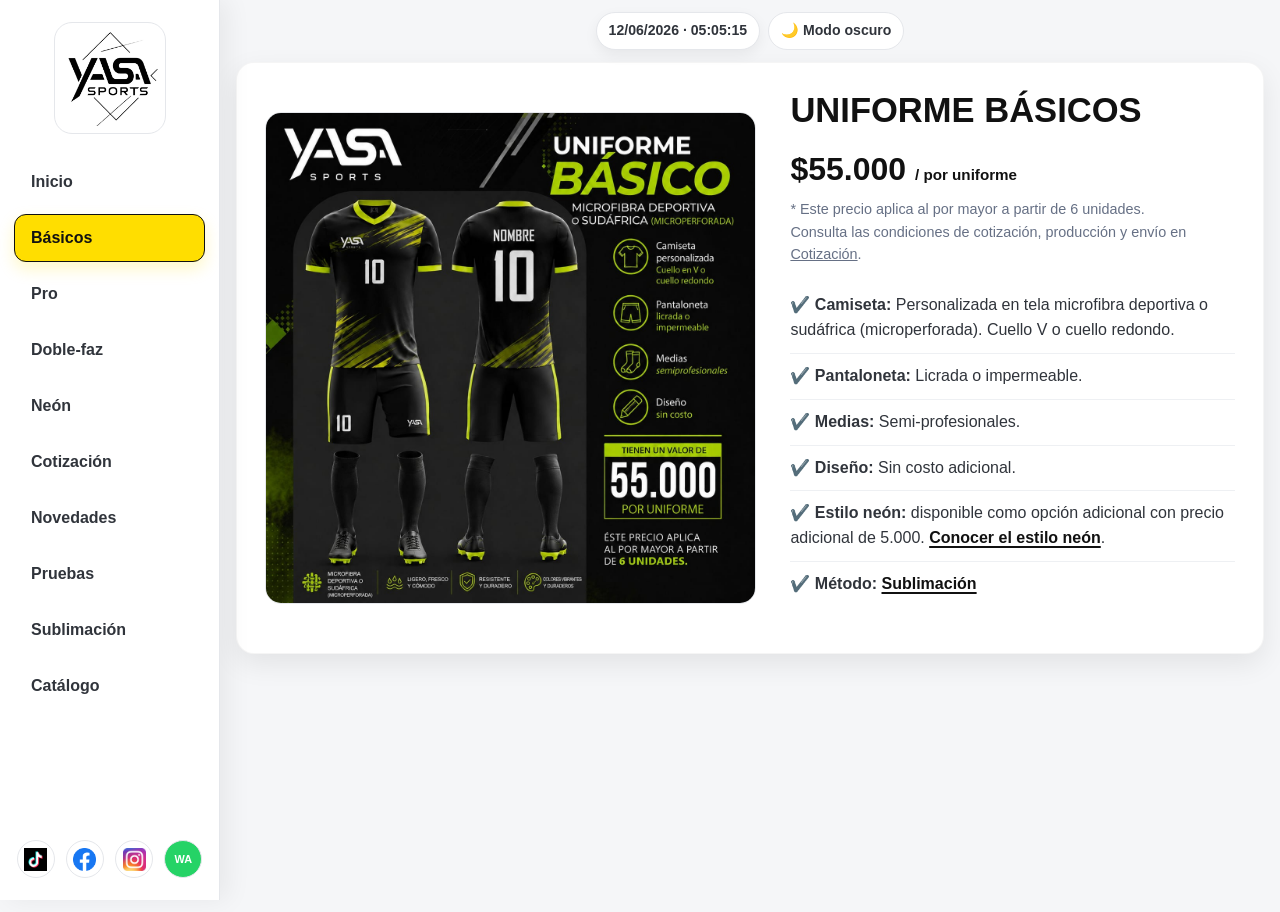
==== commit b982f78b: "cotizando..." ====
--- a/basicos.html
+++ b/basicos.html
@@ -75,10 +75,6 @@
                 <li>✔️ <strong>Método:</strong> <a href="sublimacion.html">Sublimación</a></li>
             </ul>
 
-            <a href="https://wa.me/573238382435/?text=Hola%20YASA%20Sports%2C%20quiero%20solicitar%20información%20sobre%20el%20Uniforme%20BÁSICOS"
-               target="_blank" rel="noopener noreferrer" class="btn-whatsapp">
-                PEDIR POR WHATSAPP
-            </a>
             <a href="https://wa.me/573238382435/?text=Hola%20YASA%20Sports%2C%20quiero%20cotizar%20el%20uniforme%20B%C3%A1sicos."
                target="_blank" rel="noopener noreferrer" class="btn-whatsapp product-whatsapp-fixed"
                aria-label="Cotizar el uniforme Básicos por WhatsApp">
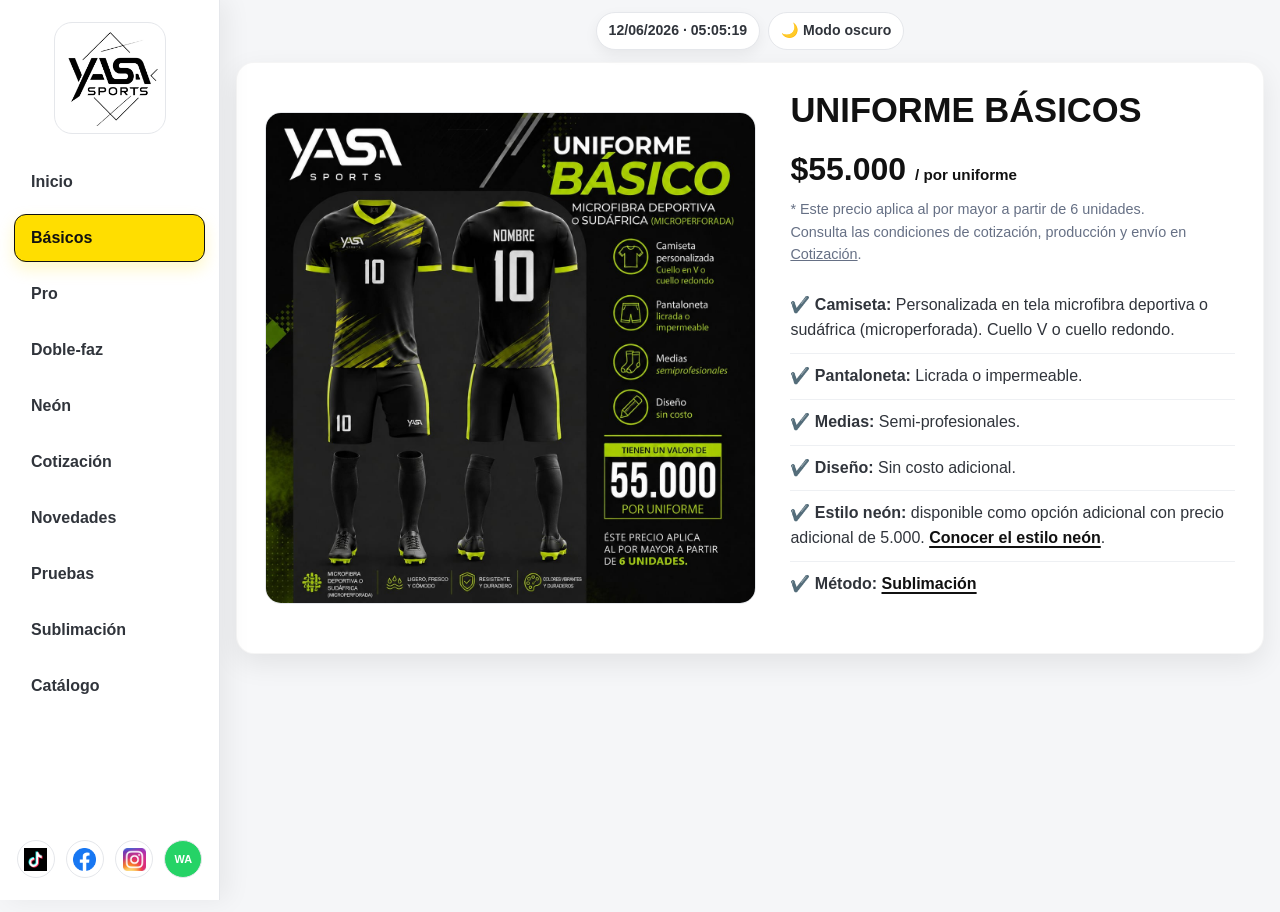
==== commit 694c7f8e: "hayyy" ====
--- a/basicos.html
+++ b/basicos.html
@@ -78,7 +78,7 @@
             <a href="https://wa.me/573238382435/?text=Hola%20YASA%20Sports%2C%20quiero%20cotizar%20el%20uniforme%20B%C3%A1sicos."
                target="_blank" rel="noopener noreferrer" class="btn-whatsapp product-whatsapp-fixed"
                aria-label="Cotizar el uniforme Básicos por WhatsApp">
-                COTIZAR POR WHATSAPP
+                COTIZAR
             </a>
         </div>
 
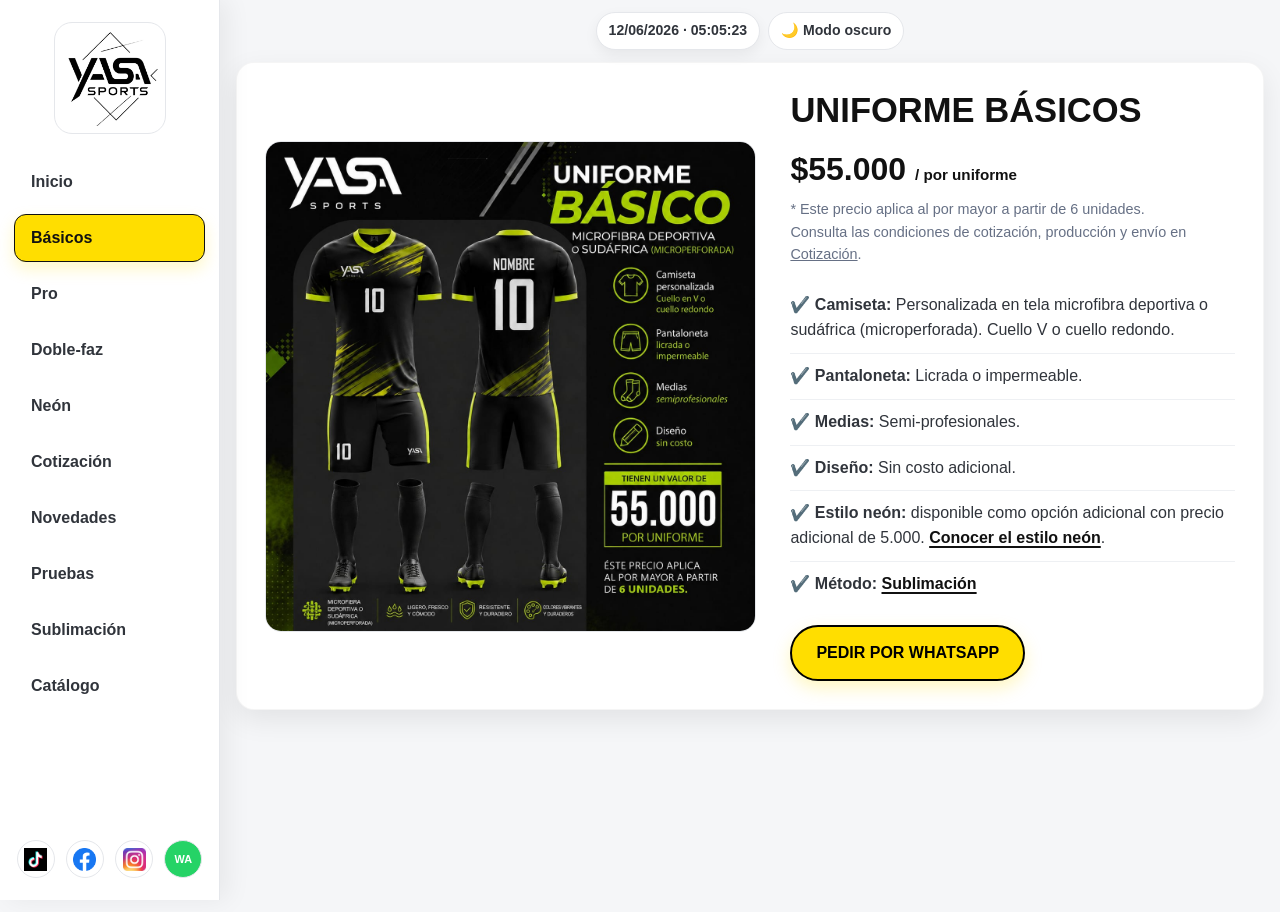
==== commit c651d5c1: "por favor, funciona" ====
--- a/basicos.html
+++ b/basicos.html
@@ -75,10 +75,9 @@
                 <li>✔️ <strong>Método:</strong> <a href="sublimacion.html">Sublimación</a></li>
             </ul>
 
-            <a href="https://wa.me/573238382435/?text=Hola%20YASA%20Sports%2C%20quiero%20cotizar%20el%20uniforme%20B%C3%A1sicos."
-               target="_blank" rel="noopener noreferrer" class="btn-whatsapp product-whatsapp-fixed"
-               aria-label="Cotizar el uniforme Básicos por WhatsApp">
-                COTIZAR
+            <a href="https://wa.me/573238382435/?text=Hola%20YASA%20Sports%2C%20quiero%20solicitar%20información%20sobre%20el%20Uniforme%20BÁSICOS"
+               target="_blank" rel="noopener noreferrer" class="btn-whatsapp">
+                PEDIR POR WHATSAPP
             </a>
         </div>
 
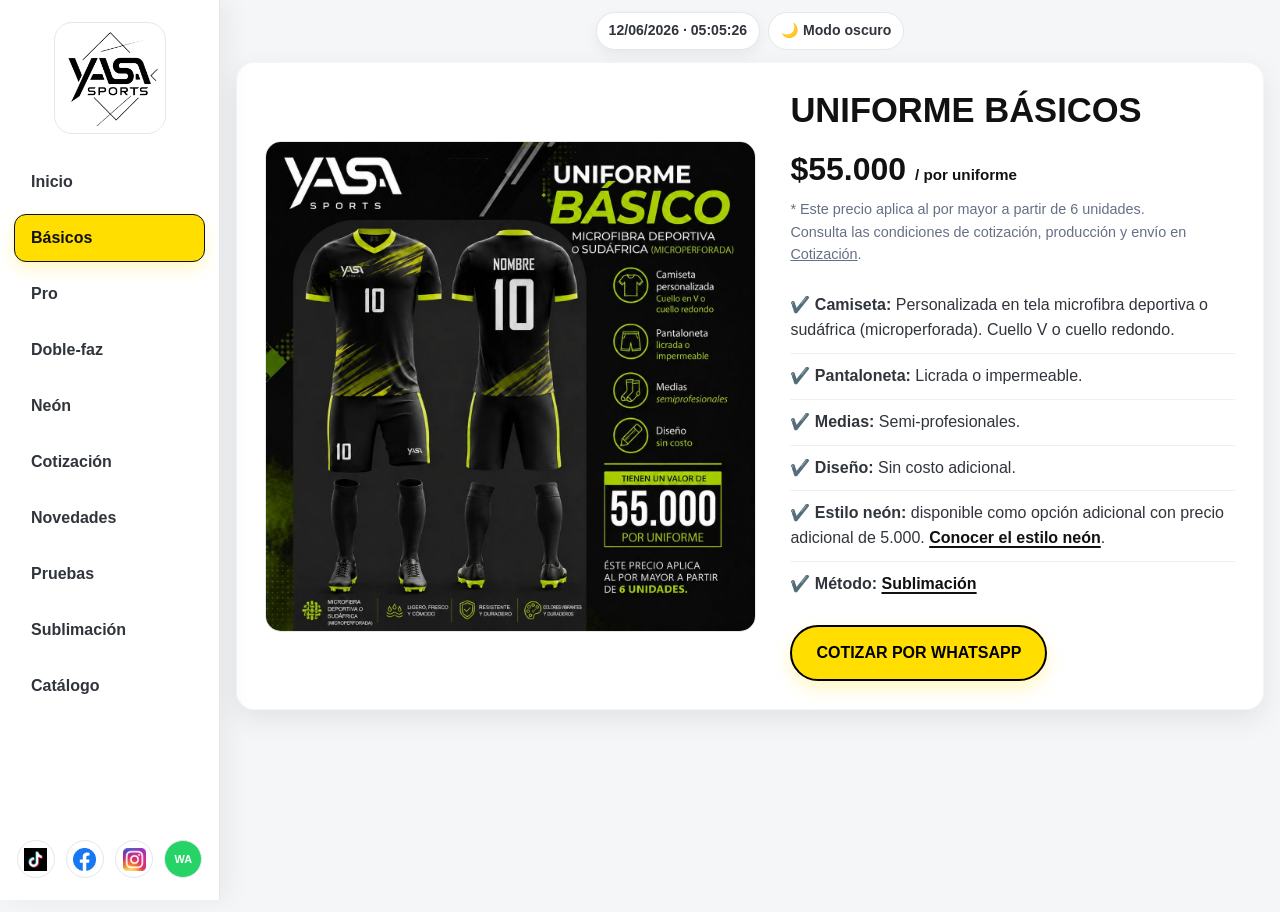
==== commit 30e62ede: "Add WhatsApp quote CTA to product pages" ====
--- a/basicos.html
+++ b/basicos.html
@@ -75,9 +75,14 @@
                 <li>✔️ <strong>Método:</strong> <a href="sublimacion.html">Sublimación</a></li>
             </ul>
 
-            <a href="https://wa.me/573238382435/?text=Hola%20YASA%20Sports%2C%20quiero%20solicitar%20información%20sobre%20el%20Uniforme%20BÁSICOS"
+            <a href="https://wa.me/573238382435/?text=Hola%20YASA%20Sports%2C%20quiero%20cotizar%20el%20uniforme%20B%C3%A1sicos."
                target="_blank" rel="noopener noreferrer" class="btn-whatsapp">
-                PEDIR POR WHATSAPP
+                COTIZAR POR WHATSAPP
+            </a>
+            <a href="https://wa.me/573238382435/?text=Hola%20YASA%20Sports%2C%20quiero%20cotizar%20el%20uniforme%20B%C3%A1sicos."
+               target="_blank" rel="noopener noreferrer" class="btn-whatsapp product-whatsapp-fixed"
+               aria-label="Cotizar el uniforme Básicos por WhatsApp">
+                COTIZAR POR WHATSAPP
             </a>
         </div>
 
